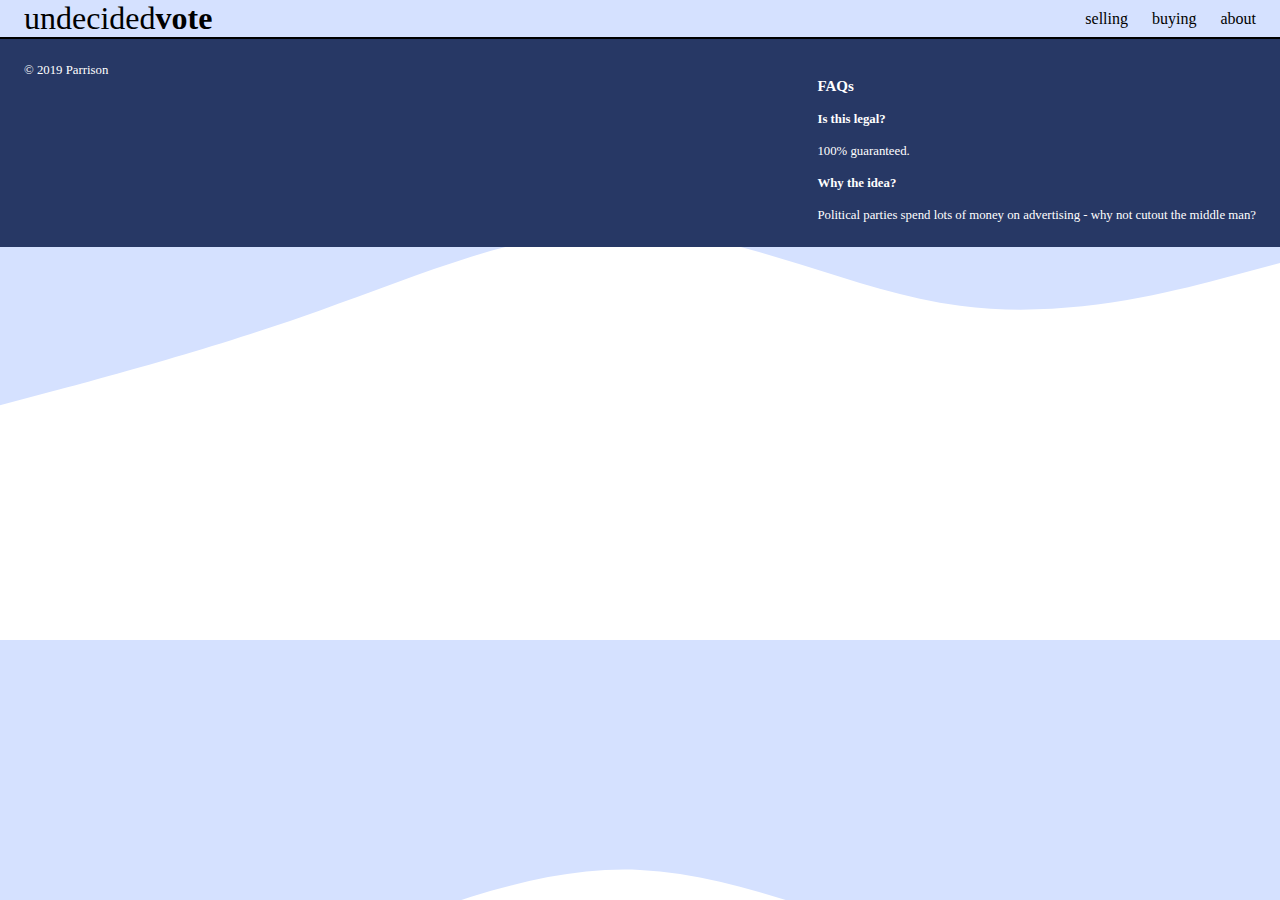
==== index.html @ 691cea1a "Add templates and styles" ====
<!DOCTYPE html>
<html lang="en-GB">
  <head>
    <meta charset="utf-8" />
    <meta name="viewport" content="width=device-width, initial-scale=1" />
    <title>undecided vote</title>
    <meta name="author" content="Ewan Morrison" />
    <meta
      name="description"
      content="A website that connects undecided voters directly to political campaigners."
    />
    <meta
      property="og:image"
      content="logo.png"
    />
    <meta
      property="og:description"
      content="A website that connects undecided voters directly to political campaigners."
    />
    <meta property="og:title" content="Ewan Morrison" />
    <link
      rel="stylesheet"
      type="text/css"
      href="assets/fonts/BBCReithSans.css"
    />
    <link rel="stylesheet" type="text/css" href="styles.css" />
  </head>

  <body>
    <header>
      <a class="smallEnterLeft second landing-link" href="#landing">
        <h1><span style="font-weight: 300;">undecided</span>vote</h1>
      </a>
      <nav>
        <ul class="bigEnterLeft first">
          <li>selling</li>
          <li>buying</li>
          <li>about</li>
        </ul>
      </nav>
    </header>
    <div id="router-outlet"></div>
    <footer>
      <p>&copy; 2019 <strong>Parrison</strong></p>
      <section>
        <h3>FAQs</h3>
        <div class="faq-questions">
          <div class="faq-question">
            <h4>Is this legal?</h4>
            <p>100% guaranteed.</p>
          </div>
          <div class="faq-question">
            <h4>Why the idea?</h4>
            <p>
              Political parties spend lots of money on advertising - why not
              cutout the middle man?
            </p>
          </div>
        </div>
      </section>
    </footer>
    <script type="module" src="app.js"></script>
  </body>
</html>
---- styles.css ----
body {
    margin: 0;
    -webkit-font-smoothing: antialiased;
    -moz-osx-font-smoothing: grayscale;
    font-family: "BBCReith";
    font-weight: 300;
    background-image: url(./assets/wave.svg);
    background-size: cover;
}

header {
    padding: 0 1.5rem;
    display: flex;
    justify-content: space-between;
    align-items: center;
}

header h1 {
    margin: 0;
}

header ul {
    margin: 0;
    list-style-type: none;
    display: flex;
}

header ul li {
    margin: 0 0 0 1.5rem;
}

footer {
    padding: 1.5rem;
    background: #273865;
    color: white;
    border-top: 2px solid black;
    font-size: 0.8rem;
    display: flex;
    justify-content: space-between;
}

footer p {
    margin: 0;
}

.promo-container {
    min-height: 80vh;
    display: flex;
    flex-wrap: wrap;
    align-items: center;
    padding: 0 2rem;
    margin: 2rem 0;
    justify-content: center;
}

.landing-link {
    color: black;
    text-decoration: none;
}

.promo-image {

    width: 8rem;
    height: auto;
}

.promo {
    max-width: 920px;
}

.promo p {
    max-width: 60ch;
}

.img {height: 100%;
    width: auto;
}

.hero-text {
    font-size: 4rem;
    margin: 2rem 0;
    padding: 0;
}

ol.hero-text {
    padding: 0 4rem;
}



.sexy-button {
    display: inline-block;
    text-decoration: none;
    background: white;
    border: 0.3rem solid #4371ec;
    font-size: 2rem;
    padding: 0.5rem 0.75rem;
    color: #4371ec;
    cursor: pointer;
    border-radius: 0.5rem;
    font-weight: 800;
    transition: 0.5s background;
    box-shadow: 0.5rem 0.5rem 0.5rem 0px rgba(0, 0, 0, 0.3);
    font-weight: bold;
    margin-bottom: 2rem;
}

.sexy-button:hover {
    background: #4371ec;
    color: white;
}

.sexy-button:focus {
    outline: 4px solid #ecd343;
}

@media (max-width: 640px) {
    .hero-text {
        font-size: 2rem;
    }

    .sexy-button {
        font-size: 1rem;
    }
}

@media (max-width: 920px) {
    .image-background {
        background-position: bottom;
    }
}



.first {
    animation-delay: 0s;
}

.second {
    animation-delay: 3s;
}

.third {
    animation-delay: 6s
}

.bigEnterBottom {
    animation: bigEnterBottom 3s cubic-bezier(0.075, 0.82, 0.165, 1);
}

.smallEnterLeft {
    animation: smallEnterLeft 3s cubic-bezier(0.075, 0.82, 0.165, 1);
}

.bigEnterLeft {
    animation: bigEnterLeft 3s cubic-bezier(0.075, 0.82, 0.165, 1);
}

.smallEnterBottom {
    animation: smallEnterBottom 3s cubic-bezier(0.075, 0.82, 0.165, 1);
}

@keyframes smallEnterLeft {
    from {
        opacity: 0;
        transform: translateX(-2vw);
    }
    to {
        opacity: 1;
        transform: translateX(0);
    }    
}


@keyframes bigEnterLeft {
    from {
        opacity: 0;
        transform: translateX(-20vw);
    }
    to {
        opacity: 1;
        transform: translateX(0);
    }
}

@keyframes smallEnterBottom {
    from {
        opacity: 0;
        transform: translateY(2vh);
    }
    to {
        opacity: 1;
        transform: translateY(0);
    }    
}

@keyframes bigEnterBottom {
    from {
        opacity: 0;
        transform: translateY(20vh);
    }
    to {
        opacity: 1;
        transform: translateY(0);
    }
}
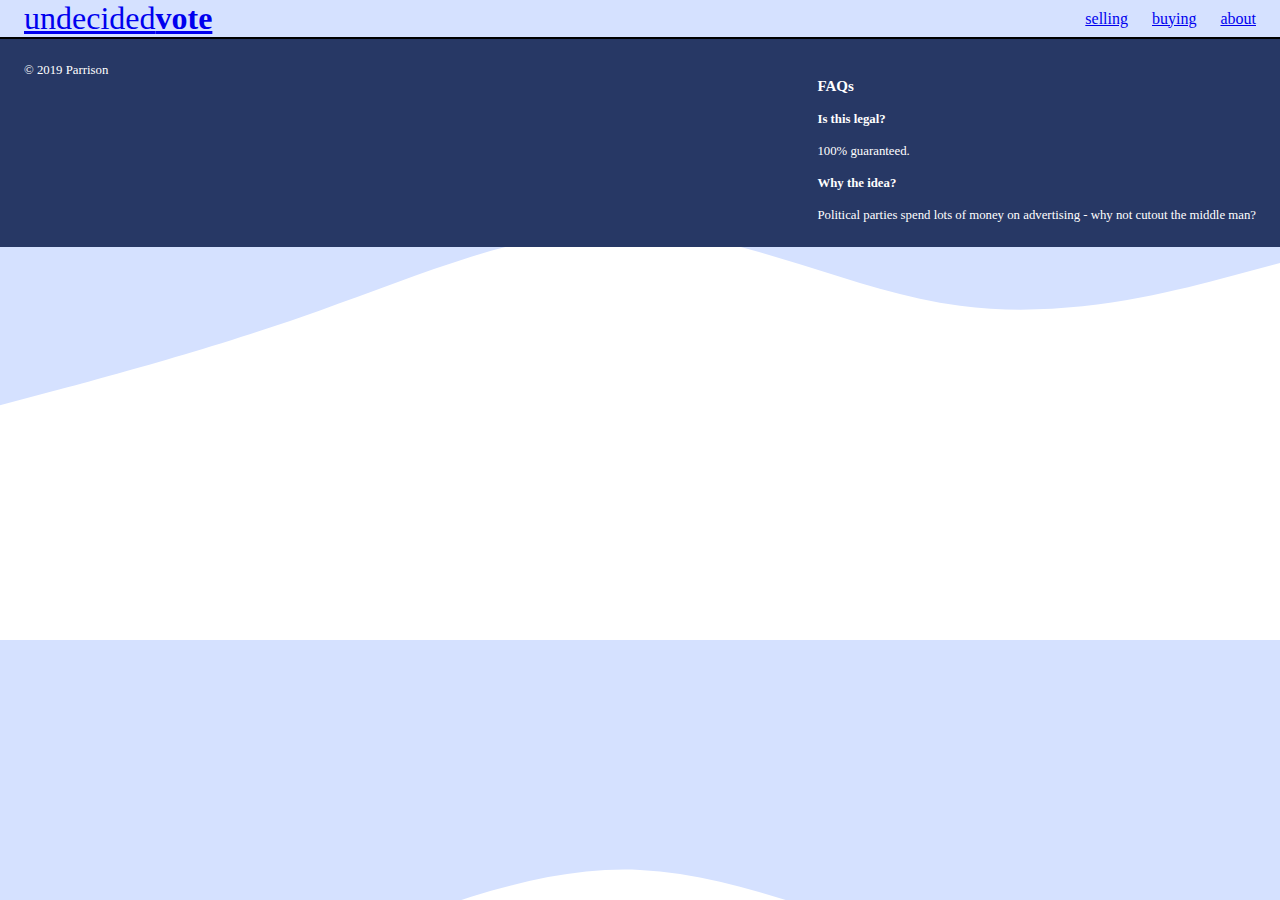
==== commit c435de0a: "Change og:title to undecided vote" ====
--- a/index.html
+++ b/index.html
@@ -9,15 +9,12 @@
       name="description"
       content="A website that connects undecided voters directly to political campaigners."
     />
-    <meta
-      property="og:image"
-      content="logo.png"
-    />
+    <meta property="og:image" content="logo.png" />
     <meta
       property="og:description"
       content="A website that connects undecided voters directly to political campaigners."
     />
-    <meta property="og:title" content="Ewan Morrison" />
+    <meta property="og:title" content="undecided vote" />
     <link
       rel="stylesheet"
       type="text/css"
@@ -28,14 +25,14 @@
 
   <body>
     <header>
-      <a class="smallEnterLeft second landing-link" href="#landing">
+      <a class="smallEnterLeft second link" href="#landing">
         <h1><span style="font-weight: 300;">undecided</span>vote</h1>
       </a>
       <nav>
         <ul class="bigEnterLeft first">
-          <li>selling</li>
-          <li>buying</li>
-          <li>about</li>
+          <a href="#selling" class="link nav"><li>selling</li></a>
+          <a href="#buying" class="link nav"><li>buying</li></a>
+          <a href="#about" class="link nav"><li>about</li></a>
         </ul>
       </nav>
     </header>
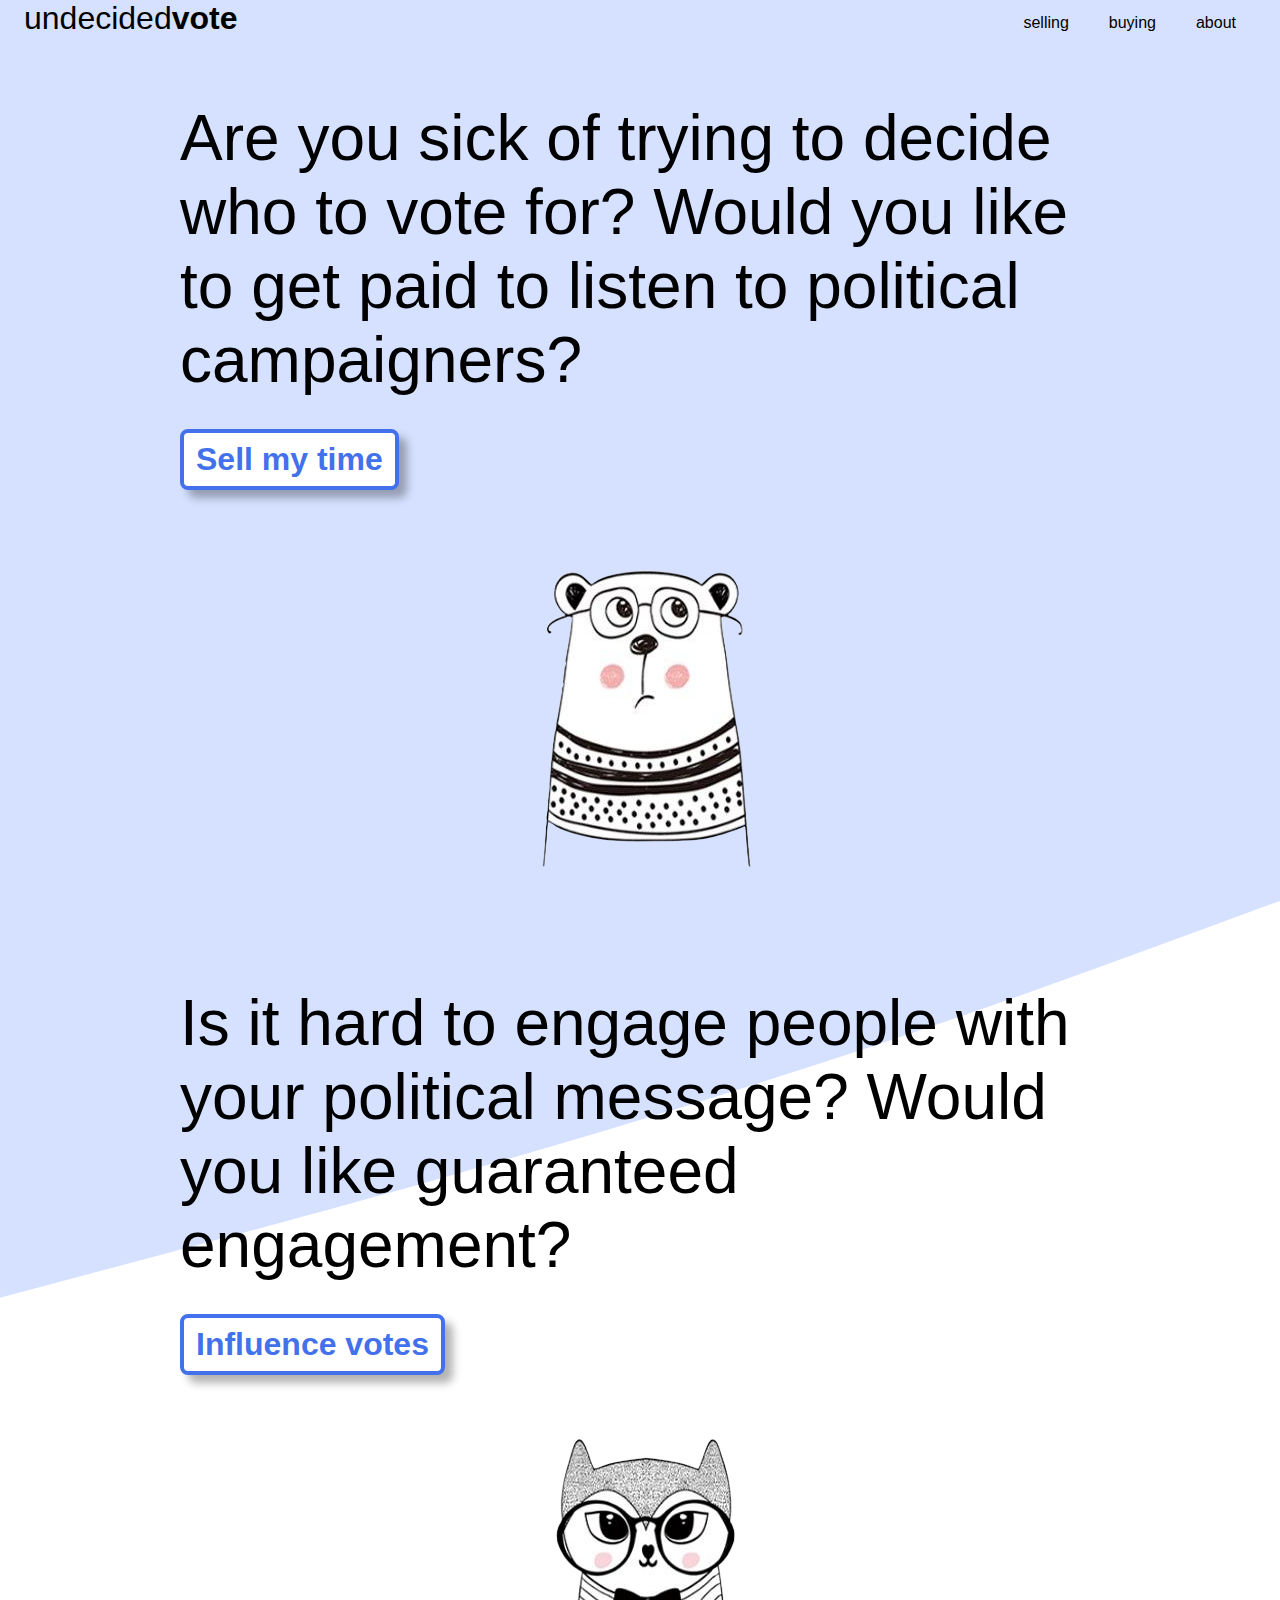
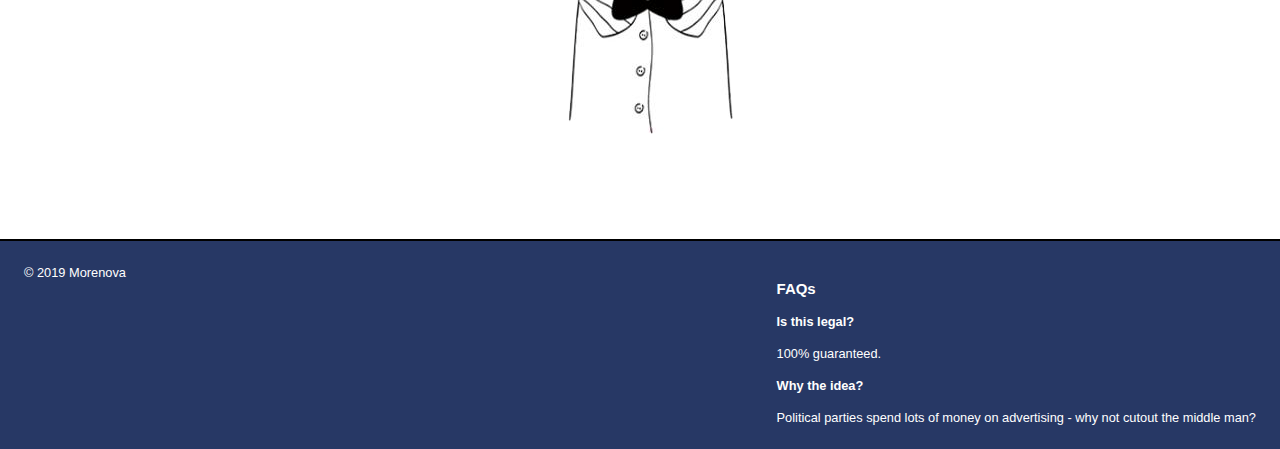
==== commit c97b0d24: "Add route protection and a 404 page" ====
--- a/index.html
+++ b/index.html
@@ -1,61 +1,117 @@
 <!DOCTYPE html>
 <html lang="en-GB">
-  <head>
-    <meta charset="utf-8" />
-    <meta name="viewport" content="width=device-width, initial-scale=1" />
-    <title>undecided vote</title>
-    <meta name="author" content="Ewan Morrison" />
-    <meta
-      name="description"
-      content="A website that connects undecided voters directly to political campaigners."
-    />
-    <meta property="og:image" content="logo.png" />
-    <meta
-      property="og:description"
-      content="A website that connects undecided voters directly to political campaigners."
-    />
-    <meta property="og:title" content="undecided vote" />
-    <link
-      rel="stylesheet"
-      type="text/css"
-      href="assets/fonts/BBCReithSans.css"
-    />
-    <link rel="stylesheet" type="text/css" href="styles.css" />
-  </head>
 
-  <body>
-    <header>
-      <a class="smallEnterLeft second link" href="#landing">
-        <h1><span style="font-weight: 300;">undecided</span>vote</h1>
-      </a>
-      <nav>
-        <ul class="bigEnterLeft first">
-          <a href="#selling" class="link nav"><li>selling</li></a>
-          <a href="#buying" class="link nav"><li>buying</li></a>
-          <a href="#about" class="link nav"><li>about</li></a>
-        </ul>
-      </nav>
-    </header>
-    <div id="router-outlet"></div>
-    <footer>
-      <p>&copy; 2019 <strong>Parrison</strong></p>
-      <section>
-        <h3>FAQs</h3>
-        <div class="faq-questions">
-          <div class="faq-question">
-            <h4>Is this legal?</h4>
-            <p>100% guaranteed.</p>
-          </div>
-          <div class="faq-question">
-            <h4>Why the idea?</h4>
-            <p>
-              Political parties spend lots of money on advertising - why not
-              cutout the middle man?
-            </p>
-          </div>
+<head>
+  <meta charset="utf-8" />
+  <meta name="viewport" content="width=device-width, initial-scale=1" />
+  <title>undecided vote</title>
+  <meta name="author" content="Ewan Morrison" />
+  <meta name="description" content="A website that connects undecided voters directly to political campaigners." />
+  <meta property="og:image" content="logo.png" />
+  <meta property="og:description"
+    content="A website that connects undecided voters directly to political campaigners." />
+  <meta property="og:title" content="undecided vote" />
+  <link rel="stylesheet" type="text/css" href="assets/fonts/BBCReithSans.css" />
+  <link rel="stylesheet" type="text/css" href="styles.css" />
+  <link rel="apple-touch-icon-precomposed" sizes="57x57" href="apple-touch-icon-57x57.png" />
+  <link rel="apple-touch-icon-precomposed" sizes="114x114" href="apple-touch-icon-114x114.png" />
+  <link rel="apple-touch-icon-precomposed" sizes="72x72" href="apple-touch-icon-72x72.png" />
+  <link rel="apple-touch-icon-precomposed" sizes="144x144" href="apple-touch-icon-144x144.png" />
+  <link rel="apple-touch-icon-precomposed" sizes="60x60" href="apple-touch-icon-60x60.png" />
+  <link rel="apple-touch-icon-precomposed" sizes="120x120" href="apple-touch-icon-120x120.png" />
+  <link rel="apple-touch-icon-precomposed" sizes="76x76" href="apple-touch-icon-76x76.png" />
+  <link rel="apple-touch-icon-precomposed" sizes="152x152" href="apple-touch-icon-152x152.png" />
+  <link rel="icon" type="image/png" href="favicon-196x196.png" sizes="196x196" />
+  <link rel="icon" type="image/png" href="favicon-96x96.png" sizes="96x96" />
+  <link rel="icon" type="image/png" href="favicon-32x32.png" sizes="32x32" />
+  <link rel="icon" type="image/png" href="favicon-16x16.png" sizes="16x16" />
+  <link rel="icon" type="image/png" href="favicon-128.png" sizes="128x128" />
+  <meta name="application-name" content="&nbsp;" />
+  <meta name="msapplication-TileColor" content="#FFFFFF" />
+  <meta name="msapplication-TileImage" content="mstile-144x144.png" />
+  <meta name="msapplication-square70x70logo" content="mstile-70x70.png" />
+  <meta name="msapplication-square150x150logo" content="mstile-150x150.png" />
+  <meta name="msapplication-wide310x150logo" content="mstile-310x150.png" />
+  <meta name="msapplication-square310x310logo" content="mstile-310x310.png" />
+</head>
+
+<body>
+  <header>
+    <a class="smallEnterLeft link" href="#landing">
+      <h1><span style="font-weight: 300;">undecided</span>vote</h1>
+    </a>
+    <button role="switch" aria-checked="false" aria-label="Mobile menu hamburger toggle"
+      onclick="((e) => {e.classList.toggle('active'); e.setAttribute('aria-checked', e.getAttribute('aria-checked') === 'true' ? 'false' : 'true');})(this)"
+      class="mobile-menu-toggle">
+      <svg aria-hidden="true" class="ham hamRotate" viewBox="15 15 70 70" width="2rem" height="2rem">
+        <path class="ham-line top"
+          d="m 70,33 h -40 c 0,0 -8.5,-0.149796 -8.5,8.5 0,8.649796 8.5,8.5 8.5,8.5 h 20 v -20"></path>
+        <path class="ham-line middle" d="m 70,50 h -40"></path>
+        <path class="ham-line bottom"
+          d="m 30,67 h 40 c 0,0 8.5,0.149796 8.5,-8.5 0,-8.649796 -8.5,-8.5 -8.5,-8.5 h -20 v 20"></path>
+      </svg>
+    </button>
+    <nav class="main-nav">
+      <ul class="nav-links bigEnterLeft">
+        <li><a href="#selling" class="link">selling</a></li>
+        <li><a href="#buying" class="link">buying</a></li>
+        <li><a href="#about" class="link">about</a></li>
+      </ul>
+    </nav>
+  </header>
+  <div id="router-outlet">
+    <div class="promo-container">
+      <div class="promo">
+        <p class="hero-text smallEnterBottom">Loading...</p>
+      </div>
+    </div>
+  </div>
+  <footer>
+    <p>&copy; 2019 <strong>Morenova</strong></p>
+    <section>
+      <h3>FAQs</h3>
+      <div class="faq-questions">
+        <div class="faq-question">
+          <h4>Is this legal?</h4>
+          <p>100% guaranteed.</p>
         </div>
-      </section>
-    </footer>
-    <script type="module" src="app.js"></script>
-  </body>
-</html>
+        <div class="faq-question">
+          <h4>Why the idea?</h4>
+          <p>
+            Political parties spend lots of money on advertising - why not
+            cutout the middle man?
+          </p>
+        </div>
+      </div>
+    </section>
+  </footer>
+  <div id="fb-root"></div>
+  <script type="module" src="app.js"></script>
+  <script>
+    window.fbAsyncInit = function () {
+      FB.init({
+        appId: "2508177659305703",
+        cookie: true,
+        xfbml: true,
+        version: "5.0"
+      });
+      FB.AppEvents.logPageView();
+    };
+
+    (function (d, s, id) {
+      var js,
+        fjs = d.getElementsByTagName(s)[0];
+      if (d.getElementById(id)) {
+        return;
+      }
+      js = d.createElement(s);
+      js.id = id;
+      js.src = "https://connect.facebook.net/en_US/sdk.js";
+      fjs.parentNode.insertBefore(js, fjs);
+    })(document, "script", "facebook-jssdk");
+  </script>
+  <script async defer crossorigin="anonymous"
+    src="https://connect.facebook.net/en_GB/sdk.js#xfbml=1&autoLogAppEvents=1&version=v5.0&appId=2508177659305703"></script>
+</body>
+
+</html>--- a/styles.css
+++ b/styles.css
@@ -2,10 +2,69 @@
     margin: 0;
     -webkit-font-smoothing: antialiased;
     -moz-osx-font-smoothing: grayscale;
-    font-family: "BBCReith";
+    font-family: "BBCReith",Arial,Helvetica,freesans,sans-serif;
     font-weight: 300;
     background-image: url(./assets/wave.svg);
     background-size: cover;
+    overflow-x: hidden;
+}
+
+ul.nav-links {
+    padding: 0.5rem 0 0;
+}
+
+ul .link {
+    padding: 0.5rem;
+}
+
+/* HAMBURGER BUTTON */
+
+.mobile-menu-toggle {
+    background: none;
+    border: none;
+    display: none;
+    cursor: pointer;
+}
+
+.mobile-menu-toggle:focus {
+    background: white;
+}
+
+.mobile-menu-toggle .ham {
+    transition: transform .4s cubic-bezier(.25, .5, .25, 1.5);
+    vertical-align: bottom;
+}
+
+.ham-line {
+	fill: none;
+	transition: transform 400ms ease, stroke-dasharray 400ms ease, stroke-dashoffset 400ms ease;
+	stroke: #273865;
+	stroke-width: 5.5;
+    stroke-linecap: round;
+}
+
+.ham .top {
+    stroke-dasharray: 40 121;
+}
+
+.ham .bottom {
+    stroke-dasharray: 40 121
+}
+
+.mobile-menu-toggle.active .ham .top {
+    stroke-dashoffset: -68px;
+}
+
+.mobile-menu-toggle.active .ham .bottom {
+	stroke-dashoffset: -68px;
+}
+
+.mobile-menu-toggle.active .ham {
+	transform: rotate(-45deg);
+}
+
+img {
+    max-width: 70vw;
 }
 
 header {
@@ -13,20 +72,21 @@
     display: flex;
     justify-content: space-between;
     align-items: center;
+    flex-wrap: wrap;
 }
 
 header h1 {
     margin: 0;
 }
 
-header ul {
+.nav-links {
     margin: 0;
     list-style-type: none;
     display: flex;
 }
 
-header ul li {
-    margin: 0 0 0 1.5rem;
+.main-nav ul li {
+    margin: 0 0.75rem;
 }
 
 footer {
@@ -53,15 +113,15 @@
     justify-content: center;
 }
 
-.landing-link {
+.link {
+    background: transparent;
+    transition: 0.25s background;
     color: black;
     text-decoration: none;
 }
 
-.promo-image {
-
-    width: 8rem;
-    height: auto;
+.link:hover {
+    background: white;
 }
 
 .promo {
@@ -70,10 +130,6 @@
 
 .promo p {
     max-width: 60ch;
-}
-
-.img {height: 100%;
-    width: auto;
 }
 
 .hero-text {
@@ -85,8 +141,6 @@
 ol.hero-text {
     padding: 0 4rem;
 }
-
-
 
 .sexy-button {
     display: inline-block;
@@ -110,39 +164,58 @@
     color: white;
 }
 
-.sexy-button:focus {
+:focus {
     outline: 4px solid #ecd343;
 }
+
+/* MOBILE OPTIMIZATION */
 
 @media (max-width: 640px) {
     .hero-text {
-        font-size: 2rem;
+        font-size: 1.5rem;
+    }
+
+    .main-nav {
+        height: 0;
+        transition: 1s cubic-bezier(0.075, 0.82, 0.165, 1);
+        opacity: 0;
+        overflow: hidden;
+        width: 100%;
+    }
+
+    .active + .main-nav {
+        visibility: visible;
+        opacity: 1;
+        height: 2rem;
+    }
+
+    ol.hero-text {
+        padding: 0 2rem;
     }
 
     .sexy-button {
         font-size: 1rem;
     }
-}
-
-@media (max-width: 920px) {
-    .image-background {
-        background-position: bottom;
-    }
-}
-
-
-
-.first {
-    animation-delay: 0s;
-}
-
-.second {
-    animation-delay: 3s;
-}
-
-.third {
-    animation-delay: 6s
-}
+
+    .promo-container {
+        padding: 0 1rem;
+    }
+
+    header {
+        padding: 0 0.5rem;
+    }
+
+    footer {
+        padding: 0.5rem;
+    }
+
+    .mobile-menu-toggle {
+        display: initial;
+    }
+}
+
+
+/* ANIMATIONS */
 
 .bigEnterBottom {
     animation: bigEnterBottom 3s cubic-bezier(0.075, 0.82, 0.165, 1);
